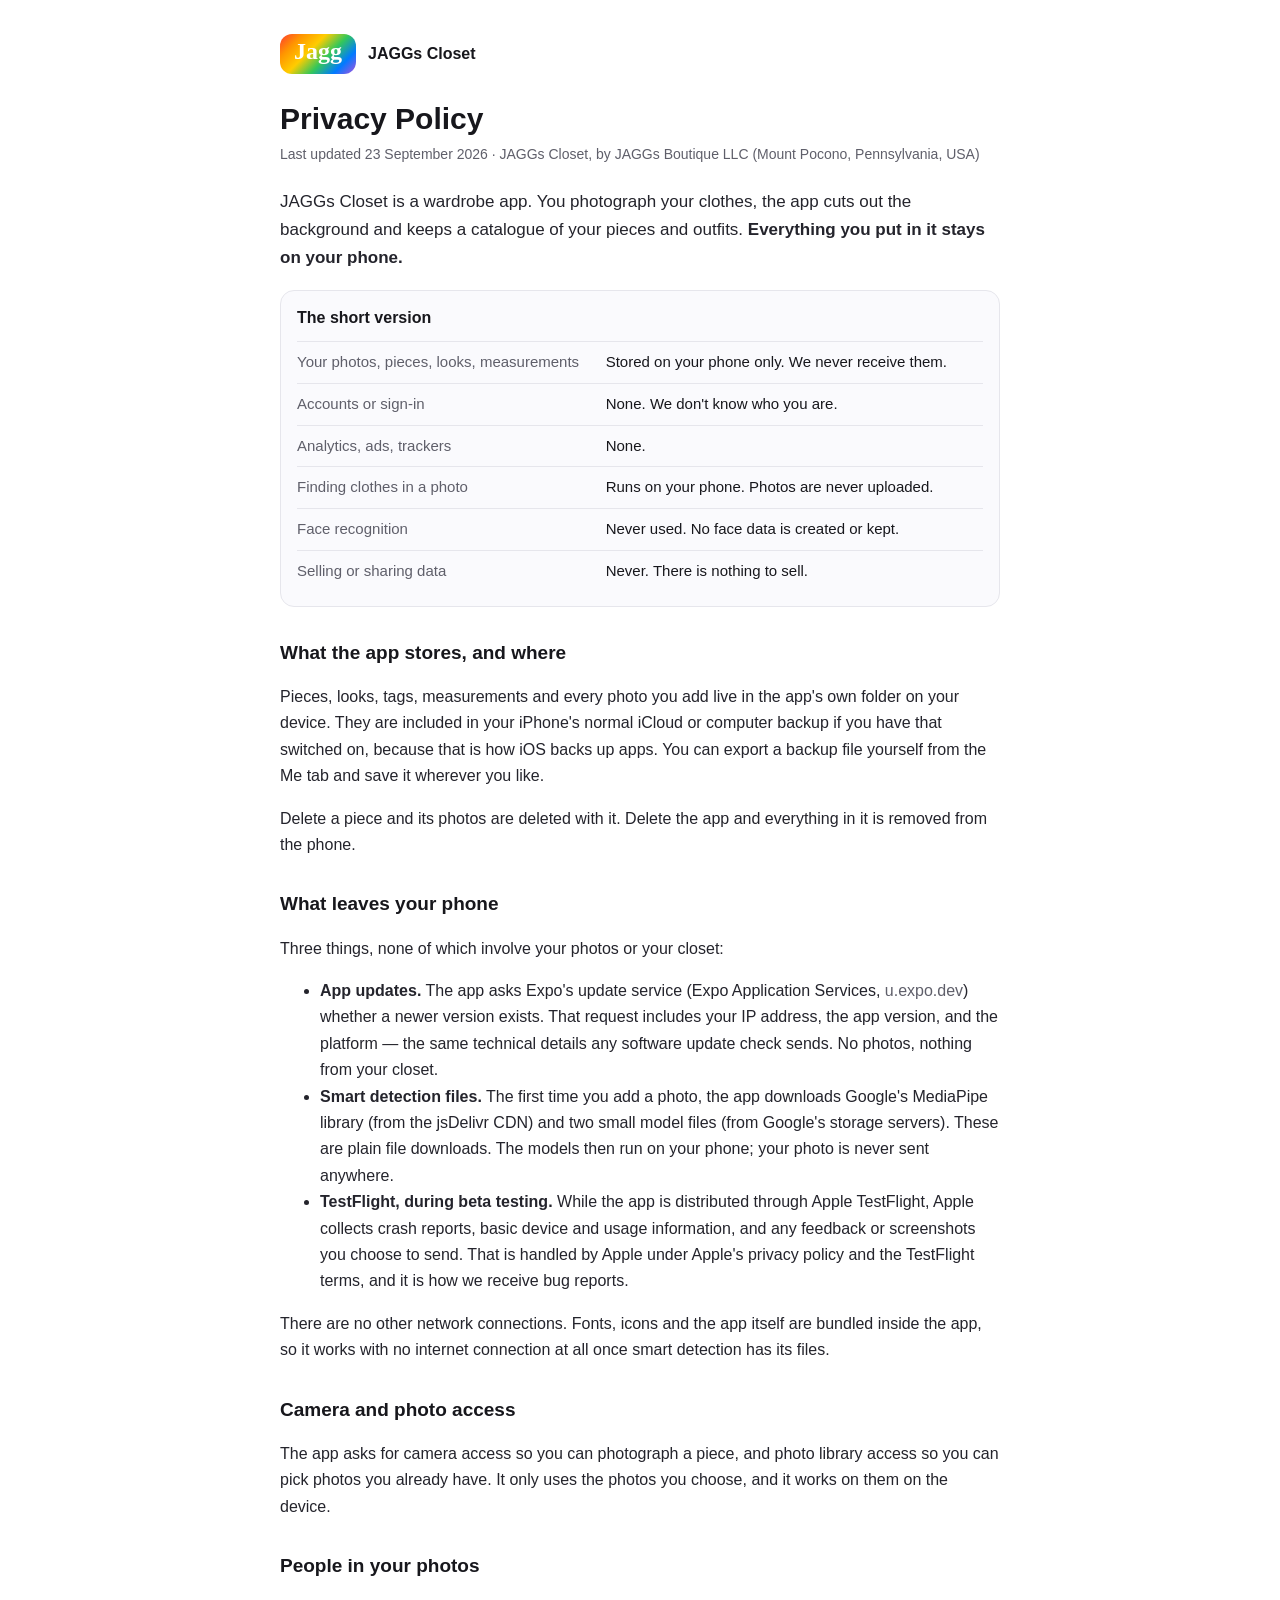
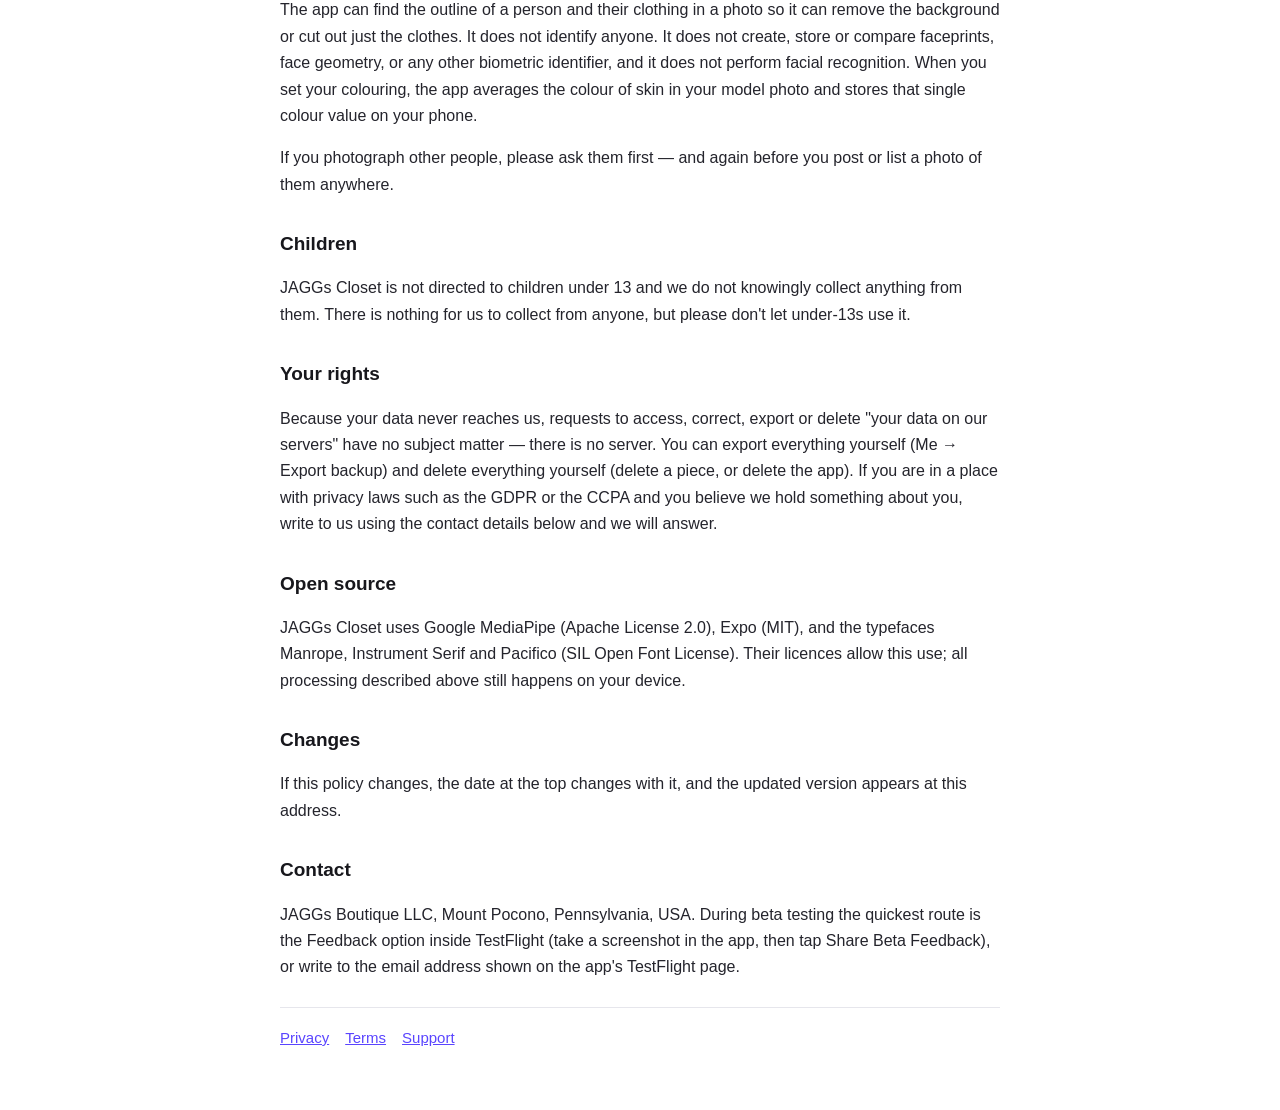
==== index.html @ 1c5bda32 "Privacy policy, terms and support pages for JAGGs Closet" ====
<!DOCTYPE html><html lang="en"><head><meta charset="utf-8"><meta name="viewport" content="width=device-width,initial-scale=1">
<title>Privacy Policy — JAGGs Closet</title><link rel="stylesheet" href="style.css"></head><body><div class="wrap">
<header><span class="logo">Jagg</span><strong>JAGGs Closet</strong></header>
<h1>Privacy Policy</h1><p class="updated">Last updated 23 September 2026 · JAGGs Closet, by JAGGs Boutique LLC (Mount Pocono, Pennsylvania, USA)</p>
<p class="lead">JAGGs Closet is a wardrobe app. You photograph your clothes, the app cuts out the background and keeps a catalogue of your pieces and outfits. <strong>Everything you put in it stays on your phone.</strong></p>
<div class="box"><strong>The short version</strong>
<table>
<tr><td>Your photos, pieces, looks, measurements</td><td>Stored on your phone only. We never receive them.</td></tr>
<tr><td>Accounts or sign-in</td><td>None. We don't know who you are.</td></tr>
<tr><td>Analytics, ads, trackers</td><td>None.</td></tr>
<tr><td>Finding clothes in a photo</td><td>Runs on your phone. Photos are never uploaded.</td></tr>
<tr><td>Face recognition</td><td>Never used. No face data is created or kept.</td></tr>
<tr><td>Selling or sharing data</td><td>Never. There is nothing to sell.</td></tr>
</table></div>

<h2>What the app stores, and where</h2>
<p>Pieces, looks, tags, measurements and every photo you add live in the app's own folder on your device. They are included in your iPhone's normal iCloud or computer backup if you have that switched on, because that is how iOS backs up apps. You can export a backup file yourself from the Me tab and save it wherever you like.</p>
<p>Delete a piece and its photos are deleted with it. Delete the app and everything in it is removed from the phone.</p>

<h2>What leaves your phone</h2>
<p>Three things, none of which involve your photos or your closet:</p>
<ul>
<li><strong>App updates.</strong> The app asks Expo's update service (Expo Application Services, <span class="muted">u.expo.dev</span>) whether a newer version exists. That request includes your IP address, the app version, and the platform — the same technical details any software update check sends. No photos, nothing from your closet.</li>
<li><strong>Smart detection files.</strong> The first time you add a photo, the app downloads Google's MediaPipe library (from the jsDelivr CDN) and two small model files (from Google's storage servers). These are plain file downloads. The models then run on your phone; your photo is never sent anywhere.</li>
<li><strong>TestFlight, during beta testing.</strong> While the app is distributed through Apple TestFlight, Apple collects crash reports, basic device and usage information, and any feedback or screenshots you choose to send. That is handled by Apple under Apple's privacy policy and the TestFlight terms, and it is how we receive bug reports.</li>
</ul>
<p>There are no other network connections. Fonts, icons and the app itself are bundled inside the app, so it works with no internet connection at all once smart detection has its files.</p>

<h2>Camera and photo access</h2>
<p>The app asks for camera access so you can photograph a piece, and photo library access so you can pick photos you already have. It only uses the photos you choose, and it works on them on the device.</p>

<h2>People in your photos</h2>
<p>The app can find the outline of a person and their clothing in a photo so it can remove the background or cut out just the clothes. It does not identify anyone. It does not create, store or compare faceprints, face geometry, or any other biometric identifier, and it does not perform facial recognition. When you set your colouring, the app averages the colour of skin in your model photo and stores that single colour value on your phone.</p>
<p>If you photograph other people, please ask them first — and again before you post or list a photo of them anywhere.</p>

<h2>Children</h2>
<p>JAGGs Closet is not directed to children under 13 and we do not knowingly collect anything from them. There is nothing for us to collect from anyone, but please don't let under-13s use it.</p>

<h2>Your rights</h2>
<p>Because your data never reaches us, requests to access, correct, export or delete "your data on our servers" have no subject matter — there is no server. You can export everything yourself (Me → Export backup) and delete everything yourself (delete a piece, or delete the app). If you are in a place with privacy laws such as the GDPR or the CCPA and you believe we hold something about you, write to us using the contact details below and we will answer.</p>

<h2>Open source</h2>
<p>JAGGs Closet uses Google MediaPipe (Apache License 2.0), Expo (MIT), and the typefaces Manrope, Instrument Serif and Pacifico (SIL Open Font License). Their licences allow this use; all processing described above still happens on your device.</p>

<h2>Changes</h2>
<p>If this policy changes, the date at the top changes with it, and the updated version appears at this address.</p>

<h2>Contact</h2>
<p>JAGGs Boutique LLC, Mount Pocono, Pennsylvania, USA. During beta testing the quickest route is the Feedback option inside TestFlight (take a screenshot in the app, then tap Share Beta Feedback), or write to the email address shown on the app's TestFlight page.</p>
<nav><a href="index.html">Privacy</a><a href="terms.html">Terms</a><a href="support.html">Support</a></nav></div></body></html>
---- style.css ----
:root{--ink:#17171c;--muted:#5f5f6a;--line:#e6e6ec;--accent:#5a45ff;color-scheme:light}
*{box-sizing:border-box}
body{margin:0;background:#fff;color:var(--ink);font:16px/1.65 -apple-system,BlinkMacSystemFont,"Segoe UI",Roboto,Helvetica,Arial,sans-serif;padding:0 20px 60px}
.wrap{max-width:720px;margin:0 auto}
header{padding:34px 0 10px;display:flex;align-items:center;gap:12px}
.logo{display:inline-flex;align-items:center;justify-content:center;height:40px;padding:0 14px 4px;border-radius:12px;color:#fff;font-family:'Snell Roundhand','Brush Script MT',cursive;font-size:24px;font-weight:700;background:linear-gradient(135deg,#ff3b30,#ff9500 20%,#ffcc00 40%,#34c759 60%,#007aff 80%,#af52de)}
h1{font-size:30px;line-height:1.15;margin:18px 0 6px}
h2{font-size:19px;margin:30px 0 8px}
p,li{color:#24242c}
.lead{font-size:17px}
.muted{color:var(--muted)}
.updated{color:var(--muted);font-size:14px;margin:0 0 22px}
.box{border:1px solid var(--line);border-radius:14px;padding:14px 16px;margin:18px 0;background:#fafafd}
table{width:100%;border-collapse:collapse;margin:10px 0 0}
td{padding:8px 0;border-top:1px solid var(--line);vertical-align:top;font-size:15px}
td:first-child{width:45%;color:var(--muted)}
nav{margin:26px 0 0;padding-top:18px;border-top:1px solid var(--line);font-size:15px}
nav a{color:var(--accent);margin-right:16px}
a{color:var(--accent)}
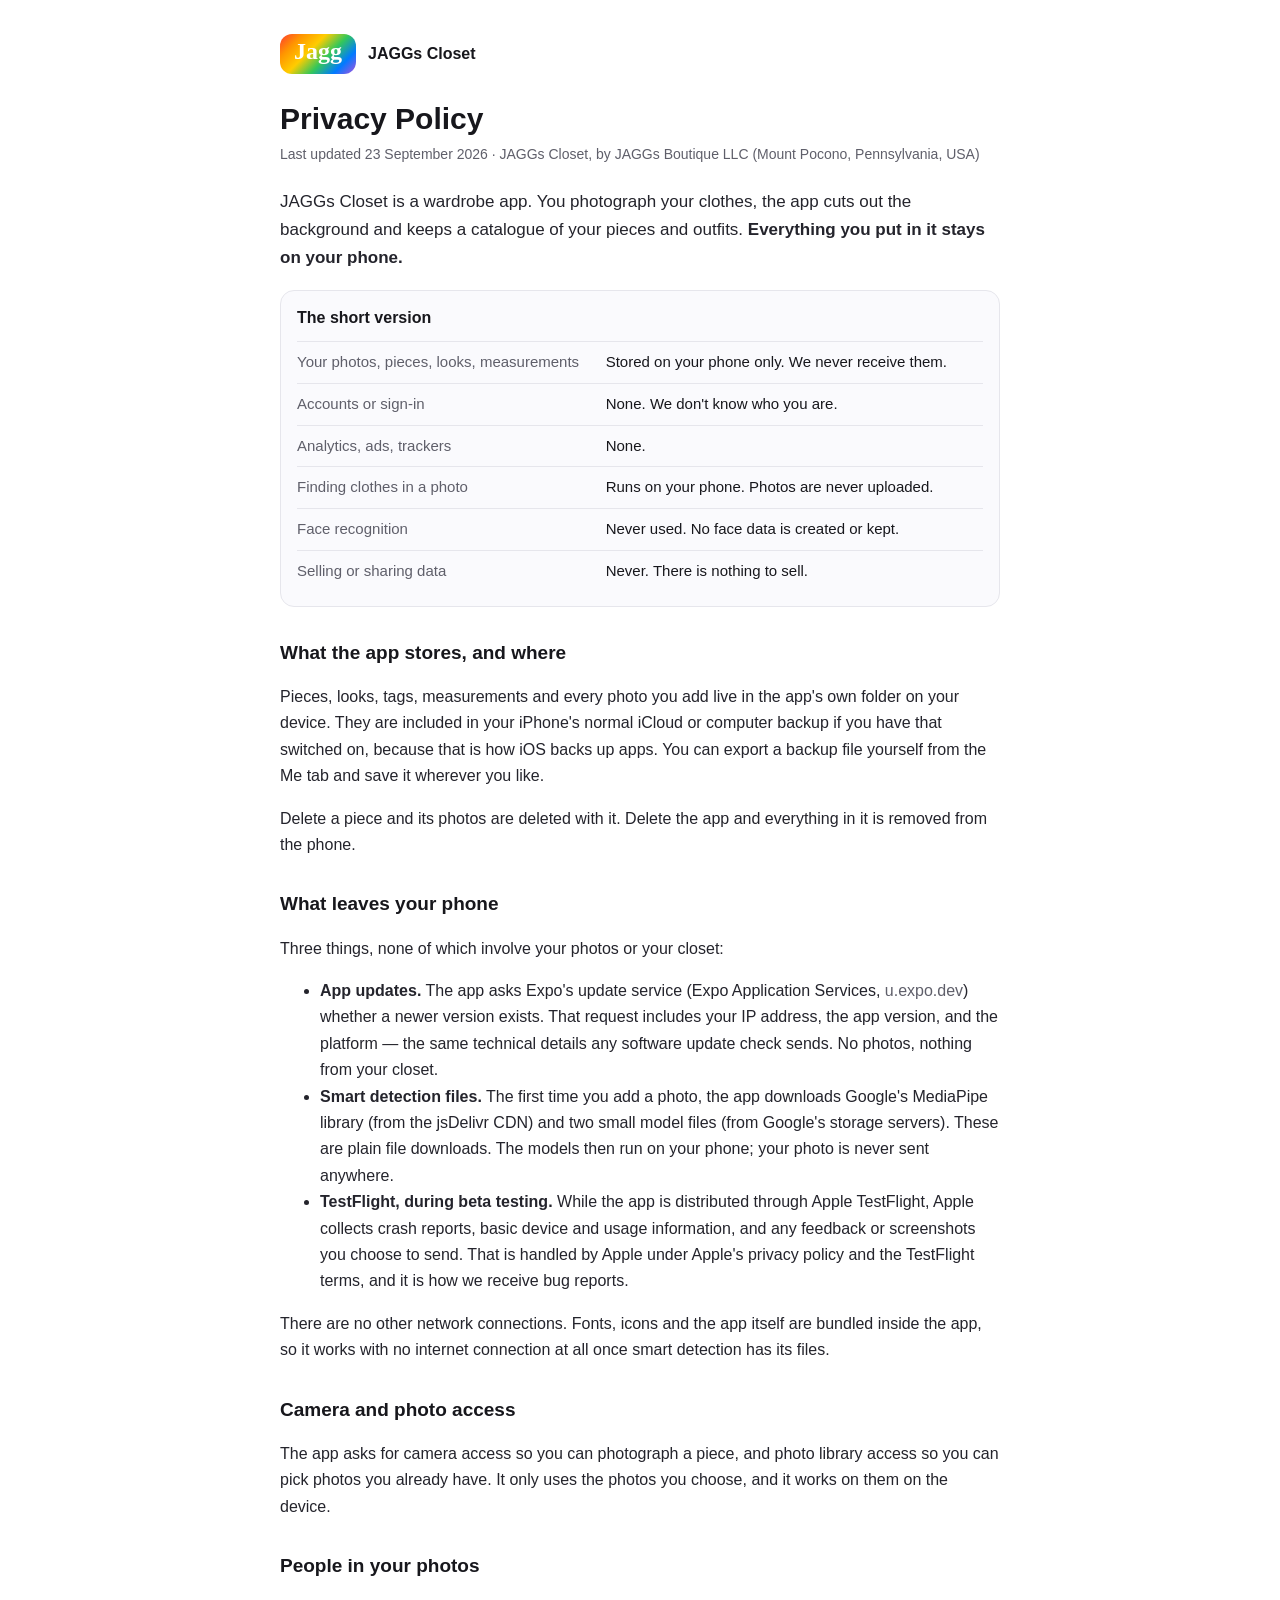
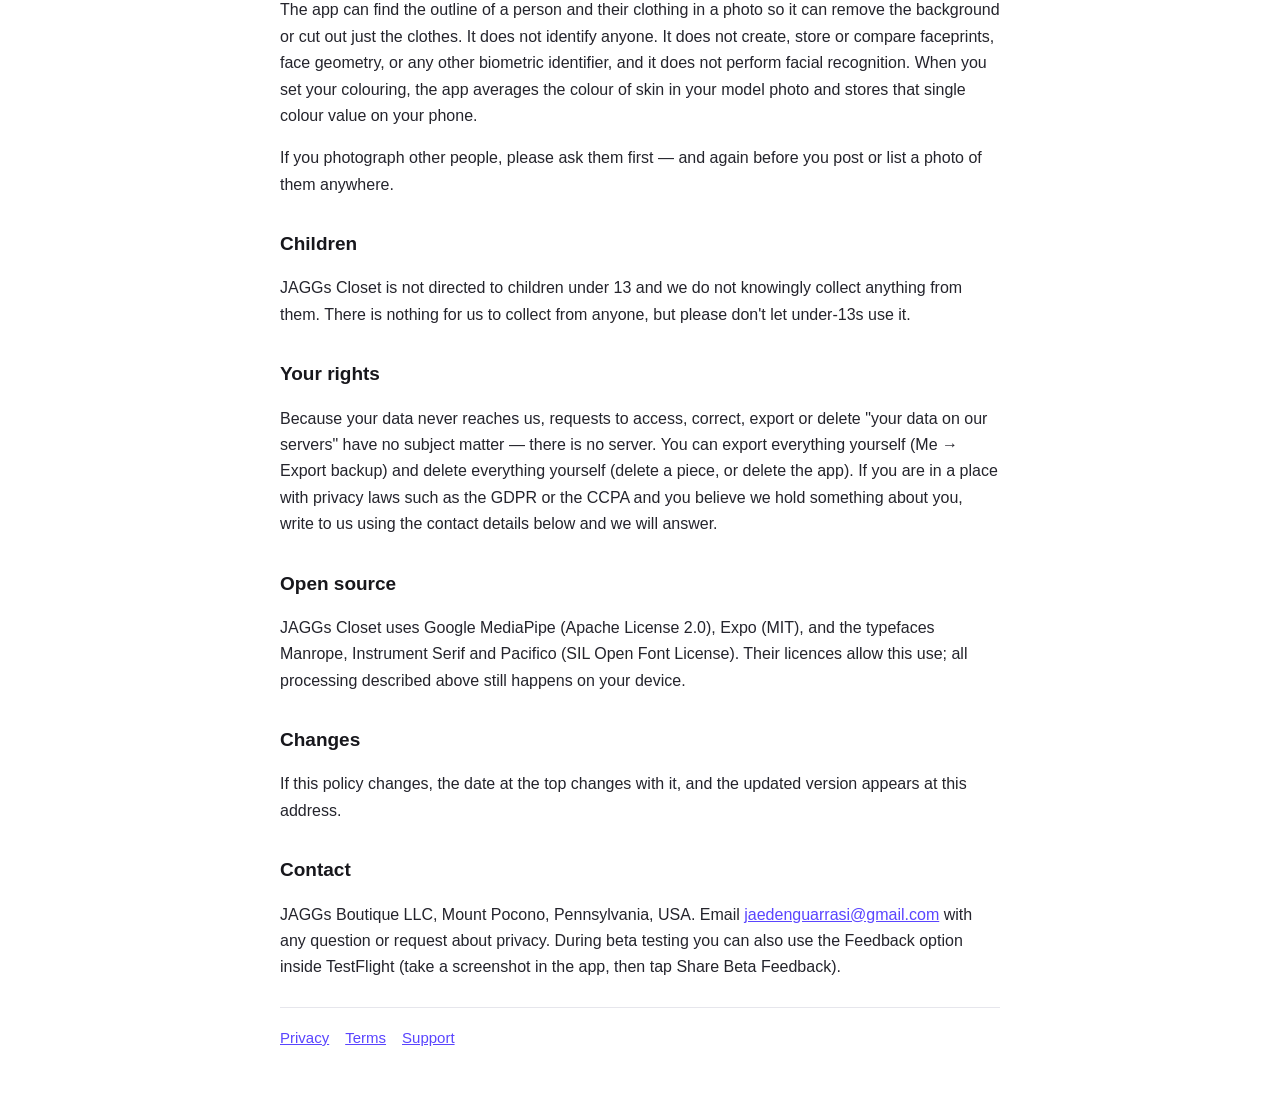
==== commit 440d18f4: "Add contact email" ====
--- a/index.html
+++ b/index.html
@@ -46,5 +46,5 @@
 <p>If this policy changes, the date at the top changes with it, and the updated version appears at this address.</p>
 
 <h2>Contact</h2>
-<p>JAGGs Boutique LLC, Mount Pocono, Pennsylvania, USA. During beta testing the quickest route is the Feedback option inside TestFlight (take a screenshot in the app, then tap Share Beta Feedback), or write to the email address shown on the app's TestFlight page.</p>
+<p>JAGGs Boutique LLC, Mount Pocono, Pennsylvania, USA. Email <a href="mailto:jaedenguarrasi@gmail.com">jaedenguarrasi@gmail.com</a> with any question or request about privacy. During beta testing you can also use the Feedback option inside TestFlight (take a screenshot in the app, then tap Share Beta Feedback).</p>
 <nav><a href="index.html">Privacy</a><a href="terms.html">Terms</a><a href="support.html">Support</a></nav></div></body></html>
